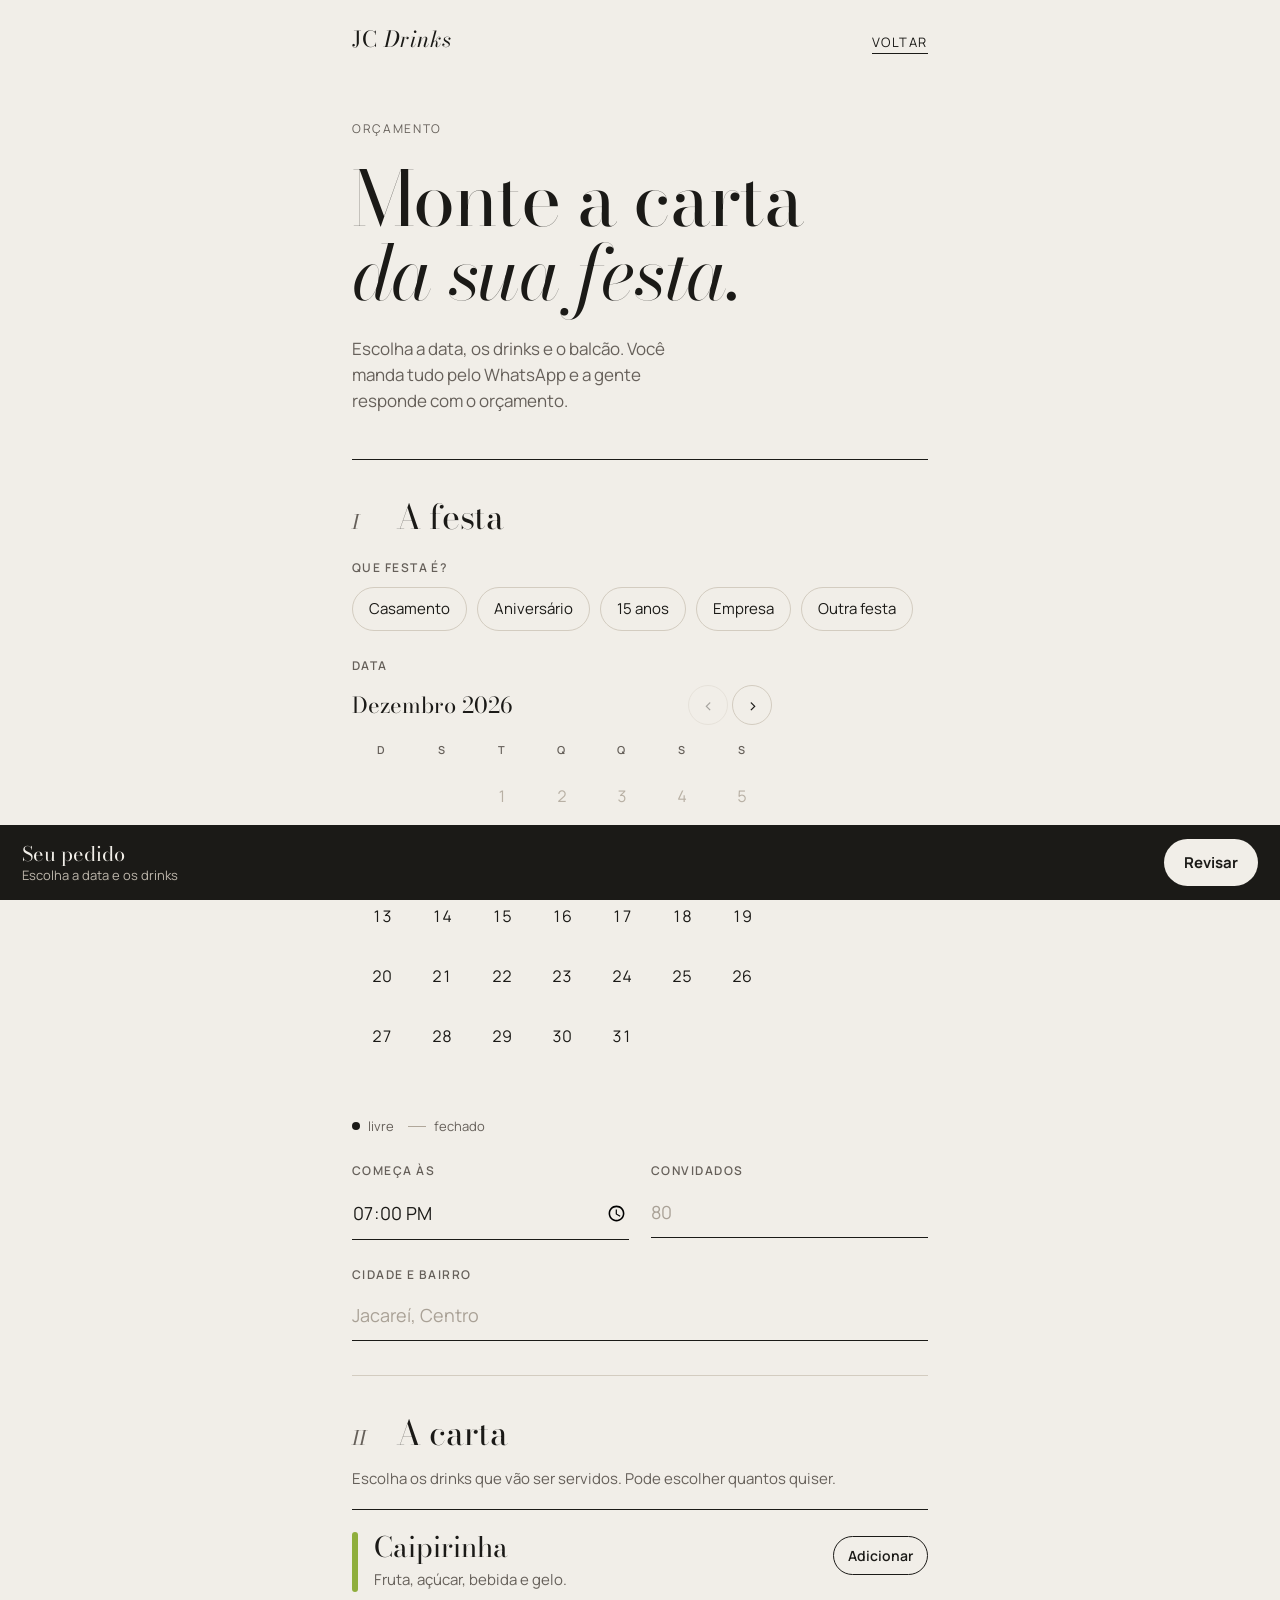
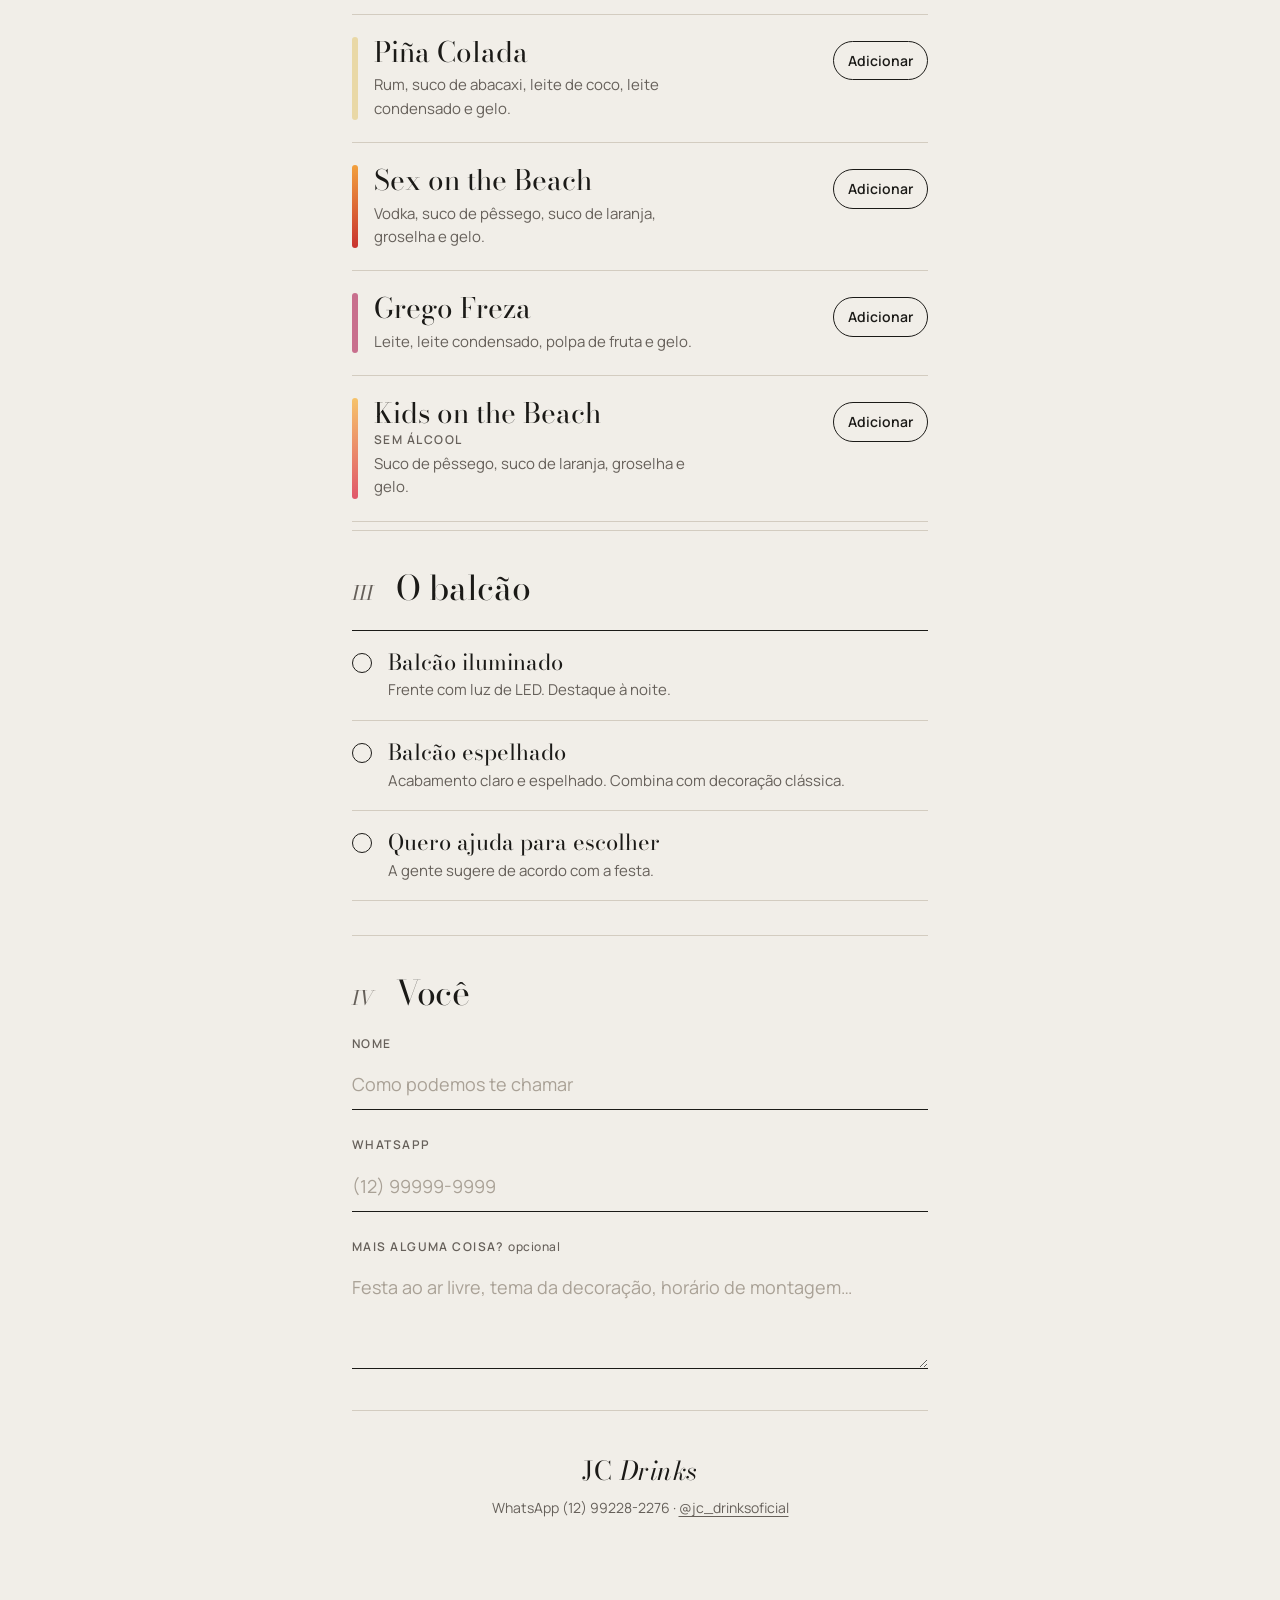
==== orcamento.html @ 1675823b "Página de entrada com logo em vetor e fotos; orçamento em página própria" ====
<!doctype html>
<html lang="pt-BR">
<head>
  <meta charset="utf-8">
  <meta name="viewport" content="width=device-width, initial-scale=1, viewport-fit=cover">
  <title>Orçamento · JC Drinks</title>
  <meta name="description" content="Escolha a data, os drinks e o balcão da sua festa. A JC Drinks recebe tudo pelo WhatsApp e manda o orçamento.">
  <meta name="theme-color" content="#f1eee8">
  <link rel="preconnect" href="https://fonts.googleapis.com">
  <link rel="preconnect" href="https://fonts.gstatic.com" crossorigin>
  <link rel="stylesheet" href="https://fonts.googleapis.com/css2?family=Bodoni+Moda:ital,opsz,wght@0,6..96,400;0,6..96,500;1,6..96,400&family=Manrope:wght@400;500;600;700&display=swap">
  <link rel="stylesheet" href="estilo.css">
</head>
<body>
  <div class="pagina">
    <header class="topo">
      <a class="marca" href="./">JC <em>Drinks</em></a>
      <a class="topo-link" href="./">Voltar</a>
    </header>

    <section class="capa">
      <p class="capa-sobre">Orçamento</p>
      <h1>Monte a carta<br><em>da sua festa.</em></h1>
      <p class="capa-texto">Escolha a data, os drinks e o balcão. Você manda tudo pelo WhatsApp e a gente responde com o orçamento.</p>
    </section>

    <!-- I. A festa -->
    <section class="secao" id="festa" aria-labelledby="t-festa">
      <header class="secao-cab"><span class="num">I</span><h2 id="t-festa">A festa</h2></header>

      <div class="campo">
        <span class="rotulo" id="r-tipo">Que festa é?</span>
        <div class="opcoes" id="tipos" role="radiogroup" aria-labelledby="r-tipo"></div>
      </div>

      <div class="campo">
        <span class="rotulo" id="r-data">Data</span>
        <div class="calendario" id="calendario" aria-labelledby="r-data"></div>
        <p class="legenda"><span class="leg leg-livre"></span>livre <span class="leg leg-fechado"></span>fechado</p>
      </div>

      <div class="duas">
        <label class="campo" for="horario">
          <span class="rotulo">Começa às</span>
          <input id="horario" type="time" value="19:00">
        </label>
        <label class="campo" for="convidados">
          <span class="rotulo">Convidados</span>
          <input id="convidados" type="number" inputmode="numeric" min="10" step="5" placeholder="80">
        </label>
      </div>

      <label class="campo" for="cidade">
        <span class="rotulo">Cidade e bairro</span>
        <input id="cidade" type="text" autocomplete="address-level2" placeholder="Jacareí, Centro">
      </label>
    </section>

    <!-- II. A carta -->
    <section class="secao" id="carta" aria-labelledby="t-carta">
      <header class="secao-cab"><span class="num">II</span><h2 id="t-carta">A carta</h2></header>
      <p class="secao-texto">Escolha os drinks que vão ser servidos. Pode escolher quantos quiser.</p>
      <ul class="drinks" id="lista-drinks"></ul>
    </section>

    <!-- III. O balcão -->
    <section class="secao" id="balcao" aria-labelledby="t-balcao">
      <header class="secao-cab"><span class="num">III</span><h2 id="t-balcao">O balcão</h2></header>
      <ul class="balcoes" id="lista-balcoes" role="radiogroup" aria-labelledby="t-balcao"></ul>
    </section>

    <!-- IV. Você -->
    <section class="secao" id="voce" aria-labelledby="t-voce">
      <header class="secao-cab"><span class="num">IV</span><h2 id="t-voce">Você</h2></header>
      <label class="campo" for="nome">
        <span class="rotulo">Nome</span>
        <input id="nome" type="text" autocomplete="name" placeholder="Como podemos te chamar">
      </label>
      <label class="campo" for="telefone">
        <span class="rotulo">WhatsApp</span>
        <input id="telefone" type="tel" autocomplete="tel" inputmode="tel" placeholder="(12) 99999-9999">
      </label>
      <label class="campo" for="obs">
        <span class="rotulo">Mais alguma coisa? <em>opcional</em></span>
        <textarea id="obs" rows="3" placeholder="Festa ao ar livre, tema da decoração, horário de montagem…"></textarea>
      </label>
    </section>

    <footer class="rodape">
      <span class="marca">JC <em>Drinks</em></span>
      <p>WhatsApp (12) 99228-2276 · <a href="https://www.instagram.com/jc_drinksoficial/" target="_blank" rel="noopener">@jc_drinksoficial</a></p>
    </footer>
  </div>

  <!-- O pedido, sempre no pé da tela -->
  <div class="pedido-barra" id="pedido-barra">
    <div class="pedido-resumo">
      <strong id="barra-titulo">Seu pedido</strong>
      <span id="barra-sub">Escolha a data e os drinks</span>
    </div>
    <button type="button" class="botao" id="abrir-pedido">Revisar</button>
  </div>

  <div class="folha" id="folha" hidden>
    <div class="folha-fundo" data-fechar></div>
    <div class="folha-caixa" role="dialog" aria-modal="true" aria-labelledby="t-pedido">
      <div class="folha-cab">
        <h2 id="t-pedido">Seu pedido</h2>
        <button type="button" class="fechar" data-fechar aria-label="Fechar">Fechar</button>
      </div>
      <dl class="revisao" id="revisao"></dl>
      <p class="falta" id="falta" hidden></p>
      <button type="button" class="botao botao-cheio" id="enviar">Enviar pelo WhatsApp</button>
      <p class="nota">Abre o WhatsApp da JC Drinks com o pedido escrito. A data só fica reservada depois que a gente confirmar.</p>
    </div>
  </div>

  <script src="app.js"></script>
</body>
</html>
---- estilo.css ----
/* JC Drinks: a página parece uma carta de drinks impressa. Papel claro, tinta preta, cada drink com a sua cor.
   Sem caixas, sem brilho: linhas finas separando como num cardápio de bar. */
:root {
  --papel: #f1eee8;
  --papel-2: #e8e3da;
  --tinta: #1b1a17;
  --tinta-suave: #66605a;
  --linha: #d3ccc0;
  --whats: #1f5a45;
  --erro: #9c2f22;
  --display: "Bodoni Moda", "Didot", "Bodoni 72", Georgia, serif;
  --texto: "Manrope", system-ui, -apple-system, "Segoe UI", sans-serif;
  color-scheme: light;
}

* { box-sizing: border-box; }
html { -webkit-text-size-adjust: 100%; }
body {
  margin: 0;
  background: var(--papel);
  color: var(--tinta);
  font-family: var(--texto);
  font-size: 16px;
  line-height: 1.55;
  -webkit-font-smoothing: antialiased;
}
button, input, textarea { font: inherit; color: inherit; }
a { color: inherit; }
:focus-visible { outline: 2px solid var(--tinta); outline-offset: 3px; }

.pagina {
  max-width: 620px;
  margin: 0 auto;
  padding-left: max(22px, env(safe-area-inset-left));
  padding-right: max(22px, env(safe-area-inset-right));
  padding-bottom: calc(120px + env(safe-area-inset-bottom));
}

/* topo */
.topo { display: flex; align-items: baseline; justify-content: space-between; padding-block: 22px 0; }
.marca { font-family: var(--display); font-size: 22px; letter-spacing: .02em; text-decoration: none; }
.marca em { font-style: italic; }
.topo-link { font-size: 13px; letter-spacing: .12em; text-transform: uppercase; text-decoration: none; border-bottom: 1px solid var(--tinta); padding-bottom: 1px; }

/* capa */
.capa { padding-block: 64px 44px; border-bottom: 1px solid var(--tinta); }
.capa-sobre { margin: 0 0 22px; font-size: 12px; letter-spacing: .14em; text-transform: uppercase; color: var(--tinta-suave); }
.capa h1 { margin: 0; font-family: var(--display); font-weight: 400; font-size: clamp(46px, 13vw, 76px); line-height: .98; letter-spacing: -.02em; text-wrap: balance; }
.capa h1 em { font-style: italic; }
.capa-texto { margin: 26px 0 0; max-width: 34ch; font-size: 17px; color: var(--tinta-suave); }

/* seções numeradas como uma carta */
.secao { padding-block: 40px 8px; border-bottom: 1px solid var(--linha); }
.secao-cab { display: flex; align-items: baseline; gap: 16px; margin-bottom: 22px; }
.num { font-family: var(--display); font-style: italic; font-size: 20px; color: var(--tinta-suave); min-width: 28px; }
.secao h2 { margin: 0; font-family: var(--display); font-weight: 400; font-size: 34px; line-height: 1.05; letter-spacing: -.01em; }
.secao-texto { margin: -8px 0 18px; color: var(--tinta-suave); font-size: 15px; }

/* campos */
.campo { display: block; margin-bottom: 26px; border: 0; padding: 0; }
.rotulo { display: block; margin-bottom: 10px; font-size: 12px; font-weight: 600; letter-spacing: .12em; text-transform: uppercase; color: var(--tinta-suave); }
.rotulo em { font-style: normal; font-weight: 500; letter-spacing: .04em; text-transform: none; }
input, textarea {
  width: 100%;
  background: transparent;
  border: 0;
  border-bottom: 1px solid var(--tinta);
  border-radius: 0;
  padding: 8px 0 10px;
  font-size: 18px;
  outline: none;
}
input::placeholder, textarea::placeholder { color: #a9a196; }
input:focus, textarea:focus { border-bottom-width: 2px; padding-bottom: 9px; }
textarea { resize: vertical; min-height: 84px; }
.duas { display: grid; grid-template-columns: 1fr 1fr; gap: 22px; }

/* tipo de festa: palavras que se escolhem, sem caixa */
.opcoes { display: flex; flex-wrap: wrap; gap: 8px 10px; }
.opcao {
  background: none; border: 1px solid var(--linha); border-radius: 999px;
  padding: 9px 16px; font-size: 15px; cursor: pointer; transition: background .15s, border-color .15s, color .15s;
}
.opcao[aria-checked="true"] { background: var(--tinta); border-color: var(--tinta); color: var(--papel); }

/* calendário */
.cal-cab { display: flex; align-items: center; justify-content: space-between; margin-bottom: 10px; }
.cal-mes { font-family: var(--display); font-size: 22px; }
.cal-nav { display: flex; gap: 4px; }
.cal-nav button { width: 40px; height: 40px; border: 1px solid var(--linha); border-radius: 999px; background: none; cursor: pointer; font-size: 18px; line-height: 1; }
.cal-nav button:disabled { opacity: .35; cursor: default; }
.calendario { max-width: 420px; }
.cal-grade { display: grid; grid-template-columns: repeat(7, 1fr); text-align: center; }
.cal-sem { font-size: 11px; font-weight: 600; letter-spacing: .1em; color: var(--tinta-suave); padding-block: 6px 8px; }
.dia {
  aspect-ratio: 1; max-width: 100%; display: flex; align-items: center; justify-content: center;
  border: 0; background: none; border-radius: 999px; font-size: 16px; cursor: pointer; font-variant-numeric: tabular-nums;
}
.dia:hover:not(:disabled) { background: var(--papel-2); }
.dia.passado { color: #b8b0a4; cursor: default; }
.dia.fechado { color: #b0a79a; text-decoration: line-through; text-decoration-thickness: 1px; cursor: not-allowed; }
.dia.hoje { box-shadow: inset 0 0 0 1px var(--linha); }
.dia.escolhido { background: var(--tinta); color: var(--papel); }
.legenda { margin: 10px 0 0; font-size: 13px; color: var(--tinta-suave); display: flex; align-items: center; gap: 8px; }
.leg { display: inline-block; width: 18px; height: 1px; background: var(--tinta); margin-left: 6px; }
.leg-livre { height: 8px; width: 8px; border-radius: 99px; background: var(--tinta); margin-left: 0; }
.leg-fechado { background: #b0a79a; }
.data-texto { margin: 12px 0 0; font-family: var(--display); font-size: 20px; font-style: italic; min-height: 1.4em; }

/* a carta de drinks */
.drinks { list-style: none; margin: 0; padding: 0; border-top: 1px solid var(--tinta); }
.drink { padding-block: 22px; border-bottom: 1px solid var(--linha); }
.drink-linha { display: grid; grid-template-columns: 6px 1fr auto; gap: 16px; align-items: start; }
.drink-cor { width: 6px; align-self: stretch; border-radius: 3px; background: var(--cor); }
.drink-nome { margin: 0; font-family: var(--display); font-size: 28px; font-weight: 400; line-height: 1.1; }
.drink-nome small { display: block; margin-top: 4px; font-family: var(--texto); font-size: 12px; font-weight: 600; letter-spacing: .12em; text-transform: uppercase; color: var(--tinta-suave); }
.drink-ing { margin: 6px 0 0; color: var(--tinta-suave); font-size: 15px; max-width: 36ch; }
.add {
  margin-top: 4px; white-space: nowrap; background: none; border: 1px solid var(--tinta); border-radius: 999px;
  padding: 8px 14px; font-size: 14px; font-weight: 600; cursor: pointer; transition: background .15s, color .15s;
}
.add[aria-pressed="true"] { background: var(--tinta); color: var(--papel); }
.drink-escolhas { margin: 16px 0 0 22px; display: grid; gap: 14px; }
.drink-escolhas[hidden] { display: none; }
.escolha-titulo { font-size: 12px; font-weight: 600; letter-spacing: .12em; text-transform: uppercase; color: var(--tinta-suave); margin-bottom: 8px; }
.marcas { display: flex; flex-wrap: wrap; gap: 8px; }
.marca-op { background: none; border: 1px solid var(--linha); border-radius: 999px; padding: 6px 13px; font-size: 14px; cursor: pointer; }
.marca-op[aria-pressed="true"] { border-color: var(--tinta); background: var(--papel-2); font-weight: 600; }

/* balcões */
.balcoes { list-style: none; margin: 0 0 26px; padding: 0; border-top: 1px solid var(--tinta); }
.balcao-op {
  width: 100%; display: grid; grid-template-columns: 22px 1fr; gap: 14px; text-align: left;
  background: none; border: 0; border-bottom: 1px solid var(--linha); padding: 18px 0; cursor: pointer;
}
.radio { width: 20px; height: 20px; border-radius: 99px; border: 1px solid var(--tinta); margin-top: 4px; display: grid; place-items: center; }
.balcao-op[aria-checked="true"] .radio::after { content: ""; width: 10px; height: 10px; border-radius: 99px; background: var(--tinta); }
.balcao-nome { font-family: var(--display); font-size: 22px; line-height: 1.2; }
.balcao-desc { display: block; color: var(--tinta-suave); font-size: 15px; margin-top: 2px; }

/* rodapé */
.rodape { padding-block: 40px 0; text-align: center; color: var(--tinta-suave); font-size: 14px; }
.rodape .marca { color: var(--tinta); font-size: 26px; }
.rodape p { margin: 6px 0 0; }

/* barra do pedido */
.pedido-barra {
  max-width: 100%;
  position: fixed; left: 0; right: 0; bottom: 0; z-index: 20;
  display: flex; align-items: center; gap: 14px;
  background: var(--tinta); color: var(--papel);
  padding: 14px max(22px, env(safe-area-inset-right)) calc(14px + env(safe-area-inset-bottom)) max(22px, env(safe-area-inset-left));
}
.pedido-resumo { flex: 1; min-width: 0; line-height: 1.3; }
.pedido-resumo strong { display: block; font-family: var(--display); font-size: 20px; font-weight: 400; }
.pedido-resumo span { display: block; font-size: 13px; color: #bdb6ab; white-space: nowrap; overflow: hidden; text-overflow: ellipsis; }
.botao {
  background: var(--papel); color: var(--tinta); border: 0; border-radius: 999px;
  padding: 12px 20px; font-weight: 700; font-size: 15px; cursor: pointer;
}
.botao-cheio { width: 100%; background: var(--whats); color: #fff; padding: 16px; font-size: 16px; margin-top: 20px; }

/* revisão do pedido */
.folha { position: fixed; inset: 0; z-index: 30; display: flex; align-items: flex-end; justify-content: center; }
.folha[hidden] { display: none; }
.folha-fundo { position: absolute; inset: 0; background: rgba(27,26,23,.45); }
.folha-caixa {
  position: relative; width: 100%; max-width: 620px; max-height: 92vh; overflow-y: auto;
  background: var(--papel); border-radius: 18px 18px 0 0;
  padding: 26px max(22px, env(safe-area-inset-right)) calc(26px + env(safe-area-inset-bottom)) max(22px, env(safe-area-inset-left));
  animation: subir .22s ease-out;
}
@keyframes subir { from { transform: translateY(24px); opacity: .6; } to { transform: none; opacity: 1; } }
.folha-cab { display: flex; align-items: baseline; justify-content: space-between; border-bottom: 1px solid var(--tinta); padding-bottom: 14px; }
.folha-cab h2 { margin: 0; font-family: var(--display); font-weight: 400; font-size: 32px; }
.fechar { background: none; border: 0; font-size: 13px; letter-spacing: .12em; text-transform: uppercase; cursor: pointer; text-decoration: underline; text-underline-offset: 3px; }
.revisao { margin: 0; }
.revisao div { display: grid; grid-template-columns: 110px 1fr; gap: 12px; padding-block: 12px; border-bottom: 1px solid var(--linha); }
.revisao dt { font-size: 12px; font-weight: 600; letter-spacing: .12em; text-transform: uppercase; color: var(--tinta-suave); padding-top: 3px; }
.revisao dd { margin: 0; }
.revisao .vazio { color: #a9a196; font-style: italic; }
.falta { margin: 16px 0 0; color: var(--erro); font-size: 15px; }
.nota { margin: 12px 0 0; font-size: 13px; color: var(--tinta-suave); text-align: center; }

@media (prefers-reduced-motion: reduce) { .folha-caixa { animation: none; } * { transition: none !important; } }

/* ---------- página de entrada ---------- */
:root { --noite: #0e0d0b; --noite-texto: #ece6da; --noite-suave: #a79f91; --ouro: #d9b46a; }
.inicio { padding-bottom: 0; }
.noite {
  background: var(--noite); color: var(--noite-texto); text-align: center;
  padding: 18px max(22px, env(safe-area-inset-right)) 56px max(22px, env(safe-area-inset-left));
}
.noite-topo { max-width: 620px; margin: 0 auto 36px; display: flex; justify-content: space-between; }
.topo-link.claro { color: var(--noite-texto); border-color: var(--noite-suave); }
.logo { display: block; width: min(320px, 78vw); height: auto; margin: 0 auto; }
.noite-frase { margin: 34px auto 0; font-family: var(--display); font-size: clamp(34px, 9vw, 52px); line-height: 1.05; letter-spacing: -.01em; max-width: 14ch; text-wrap: balance; }
.noite-frase em { font-style: italic; color: var(--ouro); }
.noite-sub { margin: 18px auto 0; color: var(--noite-suave); font-size: 15px; max-width: 40ch; }
.acoes { margin: 32px auto 0; display: flex; flex-direction: column; gap: 12px; max-width: 320px; }
a.botao { display: inline-block; text-align: center; text-decoration: none; padding: 15px 22px; font-size: 16px; }
.botao-ouro { background: var(--ouro); color: var(--noite); }
.botao-linha { background: none; color: var(--noite-texto); border: 1px solid #5d574d; }
.botao-escuro { background: var(--tinta); color: var(--papel); }

.foto { margin: 0; background: var(--noite); }
.foto img { display: block; width: 100%; max-width: 620px; height: auto; margin: 0 auto; aspect-ratio: 414 / 400; object-fit: cover; }

.pagina-inicio { padding-bottom: calc(40px + env(safe-area-inset-bottom)); }
.pagina-inicio .secao:first-child { padding-top: 48px; }

.carta { list-style: none; margin: 0; padding: 0; border-top: 1px solid var(--tinta); }
.carta li { display: grid; grid-template-columns: 6px 1fr; gap: 16px; padding-block: 18px; border-bottom: 1px solid var(--linha); }
.carta-cor { border-radius: 3px; background: var(--cor); }
.carta h3 { margin: 0; font-family: var(--display); font-weight: 400; font-size: 26px; line-height: 1.15; }
.carta h3 small { margin-left: 8px; font-family: var(--texto); font-size: 11px; font-weight: 600; letter-spacing: .12em; text-transform: uppercase; color: var(--tinta-suave); vertical-align: middle; }
.carta p { margin: 4px 0 0; color: var(--tinta-suave); font-size: 15px; }

.festas { list-style: none; margin: 0 0 22px; padding: 0; display: grid; grid-template-columns: repeat(2, 1fr); border-top: 1px solid var(--tinta); }
.festas li { display: flex; align-items: center; gap: 14px; padding: 18px 0; border-bottom: 1px solid var(--linha); font-family: var(--display); font-size: 20px; }
.festas li:nth-child(odd) { padding-right: 12px; }
.festas svg { width: 30px; height: 30px; flex: none; fill: none; stroke: var(--tinta); stroke-width: 1.3; stroke-linecap: round; stroke-linejoin: round; }

.passos { list-style: none; margin: 0 0 18px; padding: 0; }
.passos li { display: grid; grid-template-columns: 40px 1fr; gap: 10px; padding-block: 16px; border-bottom: 1px solid var(--linha); }
.passos li:first-child { border-top: 1px solid var(--tinta); }
.passos span { font-family: var(--display); font-style: italic; font-size: 26px; line-height: 1.1; color: var(--tinta-suave); }
.passos h3 { margin: 0; font-family: var(--display); font-weight: 400; font-size: 24px; line-height: 1.2; }
.passos p { margin: 4px 0 0; color: var(--tinta-suave); font-size: 15px; }

.agenda { padding-block: 52px; text-align: center; border-bottom: 1px solid var(--linha); }
.agenda-rotulo { margin: 0 0 14px; font-size: 12px; font-weight: 600; letter-spacing: .14em; text-transform: uppercase; color: var(--tinta-suave); }
.agenda-frase { margin: 0 auto 28px; font-family: var(--display); font-size: clamp(26px, 7vw, 34px); line-height: 1.2; max-width: 20ch; text-wrap: balance; }
.agenda-frase em { font-style: italic; }
.rodape a { text-decoration: underline; text-underline-offset: 3px; }

/* capa com foto */
.capa-foto {
  position: relative;
  background:
    linear-gradient(180deg, rgba(14,13,11,.55) 0%, rgba(14,13,11,.72) 45%, rgba(14,13,11,.96) 100%),
    url("img/capa.jpg") center 30% / cover no-repeat,
    var(--noite);
  padding-top: 18px; padding-bottom: 64px;
}
.logo { width: min(250px, 66vw); height: auto; overflow: visible; }
.duas-fotos { display: grid; grid-template-columns: 1fr 1fr; gap: 6px; margin: 0 calc(-1 * max(22px, env(safe-area-inset-left))); }
.duas-fotos img { width: 100%; height: auto; aspect-ratio: 4 / 5; object-fit: cover; display: block; }
.foto-alta { margin: 40px 0 0; }
.foto-alta img { display: block; width: 100%; height: auto; aspect-ratio: 4 / 5; object-fit: cover; }
@media (min-width: 640px) {
  .duas-fotos { margin: 0; gap: 10px; }
}
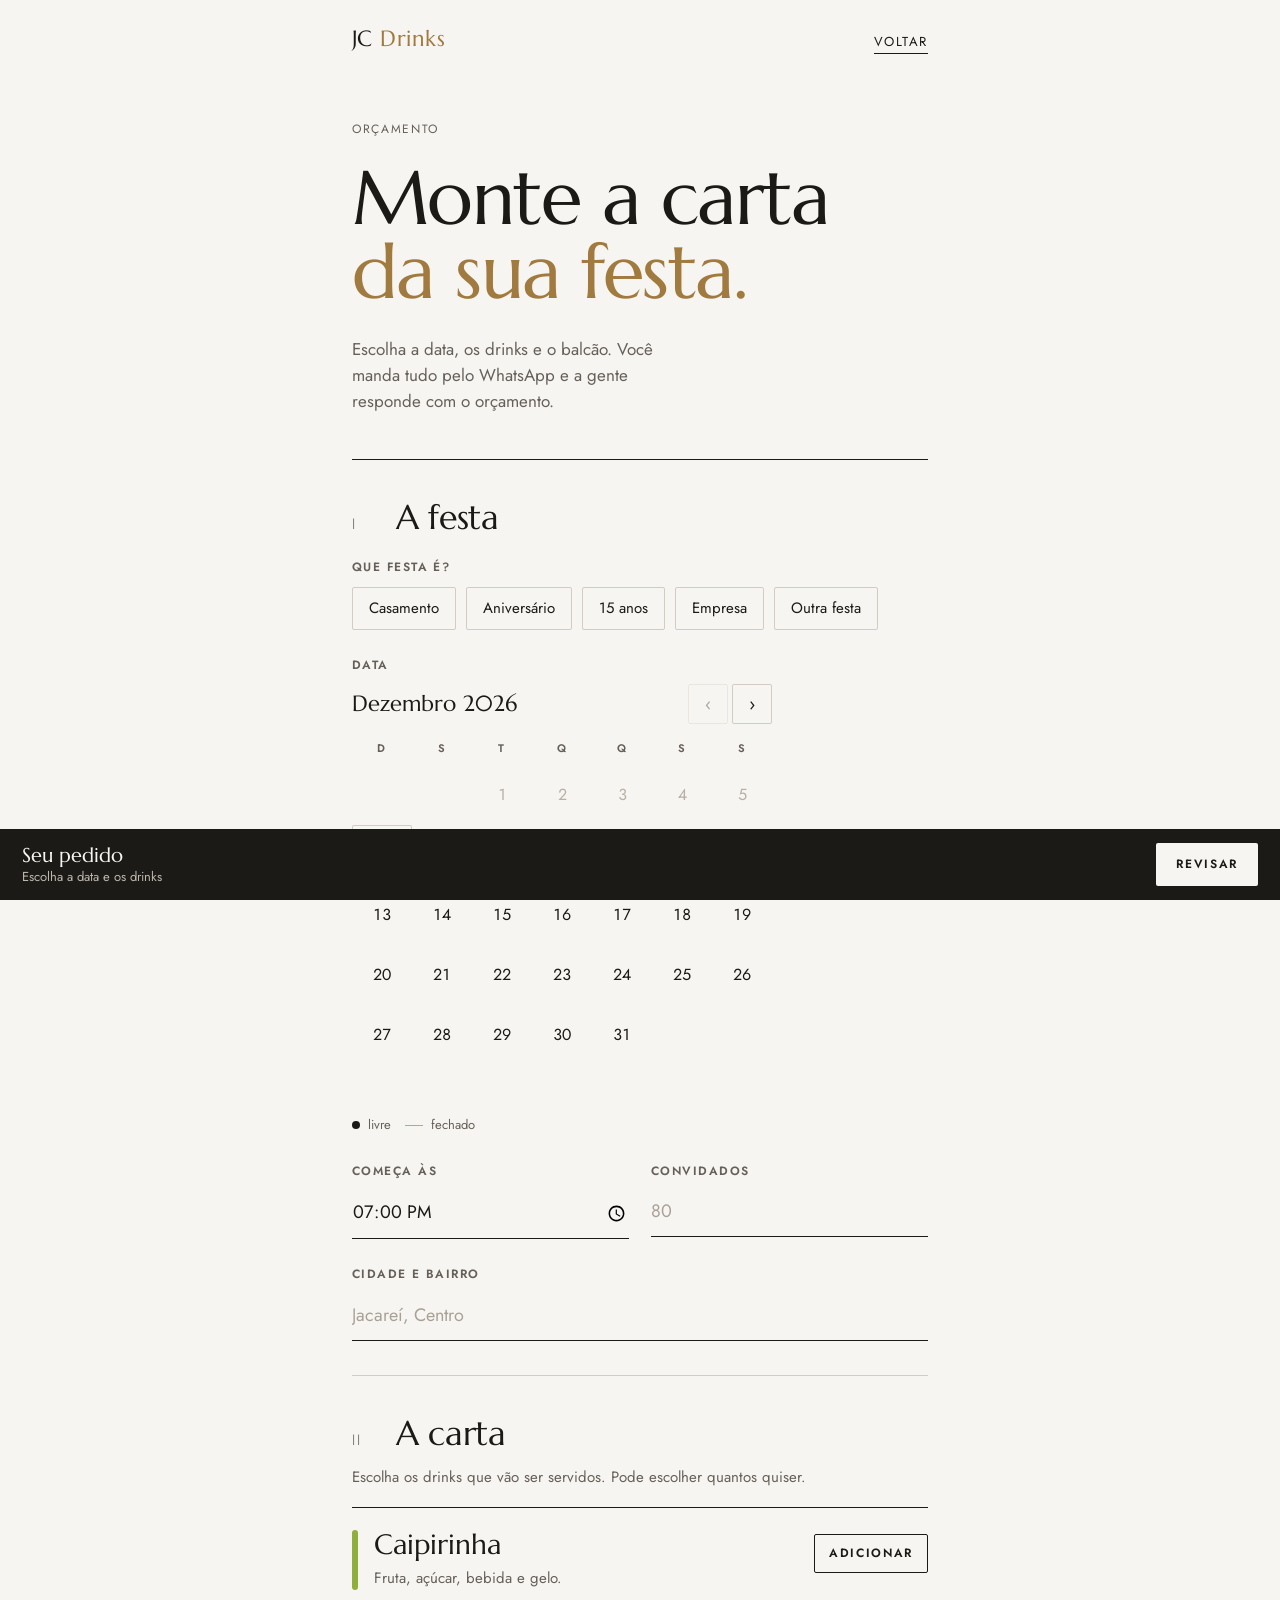
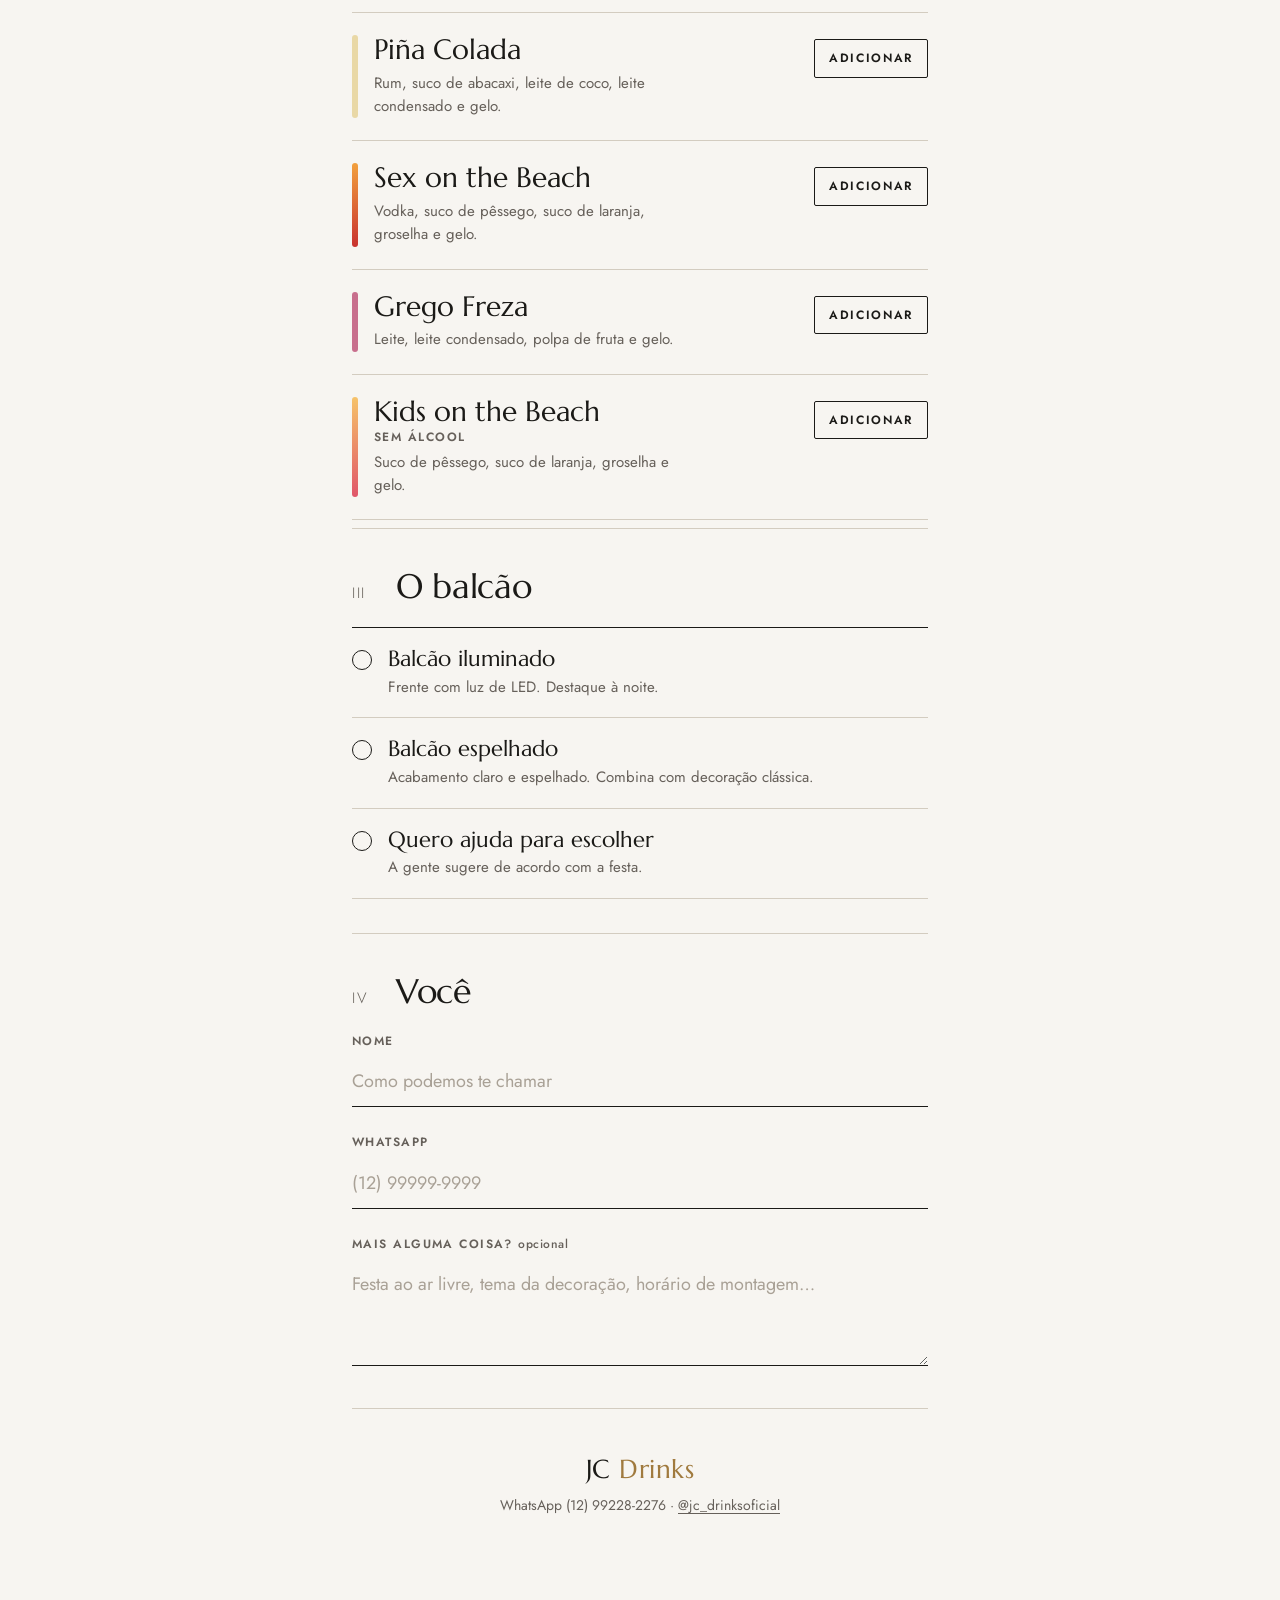
==== commit 72ae4d54: "Abertura com copo 3D (se monta, enche, groselha, limão e canudo), animações leves, fontes Marcellus " ====
--- a/orcamento.html
+++ b/orcamento.html
@@ -5,10 +5,10 @@
   <meta name="viewport" content="width=device-width, initial-scale=1, viewport-fit=cover">
   <title>Orçamento · JC Drinks</title>
   <meta name="description" content="Escolha a data, os drinks e o balcão da sua festa. A JC Drinks recebe tudo pelo WhatsApp e manda o orçamento.">
-  <meta name="theme-color" content="#f1eee8">
+  <meta name="theme-color" content="#f7f5f1">
   <link rel="preconnect" href="https://fonts.googleapis.com">
   <link rel="preconnect" href="https://fonts.gstatic.com" crossorigin>
-  <link rel="stylesheet" href="https://fonts.googleapis.com/css2?family=Bodoni+Moda:ital,opsz,wght@0,6..96,400;0,6..96,500;1,6..96,400&family=Manrope:wght@400;500;600;700&display=swap">
+  <link rel="stylesheet" href="https://fonts.googleapis.com/css2?family=Marcellus&family=Jost:wght@300;400;500;600&display=swap">
   <link rel="stylesheet" href="estilo.css">
 </head>
 <body>
--- a/estilo.css
+++ b/estilo.css
@@ -1,15 +1,16 @@
 /* JC Drinks: a página parece uma carta de drinks impressa. Papel claro, tinta preta, cada drink com a sua cor.
    Sem caixas, sem brilho: linhas finas separando como num cardápio de bar. */
 :root {
-  --papel: #f1eee8;
+  --papel: #f7f5f1;
   --papel-2: #e8e3da;
   --tinta: #1b1a17;
   --tinta-suave: #66605a;
   --linha: #d3ccc0;
   --whats: #1f5a45;
   --erro: #9c2f22;
-  --display: "Bodoni Moda", "Didot", "Bodoni 72", Georgia, serif;
-  --texto: "Manrope", system-ui, -apple-system, "Segoe UI", sans-serif;
+  --display: "Marcellus", "Optima", Georgia, serif;
+  --texto: "Jost", "Futura", system-ui, -apple-system, "Segoe UI", sans-serif;
+  --ouro-escuro: #a07a3e;
   color-scheme: light;
 }
 
@@ -251,3 +252,132 @@
 @media (min-width: 640px) {
   .duas-fotos { margin: 0; gap: 10px; }
 }
+
+/* ---------- chamadas (sem pílula) ---------- */
+.chamada {
+  display: flex; align-items: center; justify-content: space-between; gap: 18px;
+  width: 100%; max-width: 330px; margin: 0 auto; padding: 18px 22px;
+  border: 1px solid var(--ouro); color: var(--ouro); text-decoration: none;
+  font-size: 12px; font-weight: 600; letter-spacing: .22em; text-transform: uppercase;
+  position: relative; overflow: hidden; transition: color .4s ease;
+}
+.chamada::before { content: ""; position: absolute; inset: 0; background: var(--ouro); transform: scaleX(0); transform-origin: left; transition: transform .5s cubic-bezier(.7,0,.2,1); z-index: 0; }
+.chamada span, .chamada i { position: relative; z-index: 1; }
+.chamada i { display: block; width: 34px; height: 1px; background: currentColor; transition: width .4s ease; }
+.chamada i::after { content: ""; position: absolute; right: 0; top: -3px; width: 7px; height: 7px; border-top: 1px solid currentColor; border-right: 1px solid currentColor; transform: rotate(45deg); }
+.chamada:hover, .chamada:focus-visible { color: var(--noite); }
+.chamada:hover::before, .chamada:focus-visible::before { transform: scaleX(1); }
+.chamada:hover i { width: 46px; }
+.chamada-escura { border-color: var(--tinta); color: var(--tinta); }
+.chamada-escura::before { background: var(--tinta); }
+.chamada-escura:hover, .chamada-escura:focus-visible { color: var(--papel); }
+.link-fino { display: inline-block; margin-top: 16px; color: var(--noite-suave); font-size: 14px; text-decoration: none; border-bottom: 1px solid #4a453d; padding-bottom: 2px; transition: color .3s, border-color .3s; }
+.link-fino:hover { color: var(--noite-texto); border-color: var(--noite-texto); }
+.acoes { display: block; max-width: none; text-align: center; }
+
+/* ---------- capa em tela cheia e entrada ---------- */
+.capa-foto { min-height: 100svh; display: flex; flex-direction: column; justify-content: center; overflow: hidden; isolation: isolate; }
+.capa-foto::before {
+  content: ""; position: absolute; inset: -4%; z-index: -1;
+  background: url("img/capa.jpg") center 30% / cover no-repeat;
+}
+.capa-foto { background: linear-gradient(180deg, rgba(14,13,11,.5) 0%, rgba(14,13,11,.7) 50%, rgba(14,13,11,.97) 100%); }
+.noite-topo { position: absolute; top: 18px; left: 0; right: 0; padding-inline: max(22px, env(safe-area-inset-left)); max-width: 664px; margin: 0 auto; }
+
+.anima .capa-foto::before { animation: zoom 14s ease-out both; }
+@keyframes zoom { from { transform: scale(1.14); filter: brightness(.6); } to { transform: scale(1); filter: brightness(1); } }
+.anima .entra { opacity: 0; transform: translateY(18px); animation: sobe 1.1s cubic-bezier(.2,.7,.2,1) var(--atraso, 0s) forwards; }
+@keyframes sobe { to { opacity: 1; transform: none; } }
+.anima .entra-logo text { opacity: 0; animation: aparece 1.4s ease .2s forwards; }
+.anima .entra-logo text:nth-of-type(2) { animation-delay: .38s; }
+.anima .entra-logo text:nth-of-type(3) { animation-delay: .7s; letter-spacing: 15px; }
+@keyframes aparece { from { opacity: 0; filter: blur(6px); } to { opacity: 1; filter: blur(0); } }
+.anima .taca path, .anima .taca circle { stroke-dasharray: 160; stroke-dashoffset: 160; animation: traca 1.6s ease-in-out .6s forwards; }
+@keyframes traca { to { stroke-dashoffset: 0; } }
+
+/* ---------- letreiro dos drinks ---------- */
+.letreiro { overflow: hidden; border-block: 1px solid var(--linha); margin: 44px calc(-1 * max(22px, env(safe-area-inset-left))) 0; padding-block: 18px; }
+.letreiro-faixa { display: flex; gap: 42px; width: max-content; animation: corre 38s linear infinite; }
+.letreiro span { font-family: var(--display); font-style: italic; font-size: 34px; white-space: nowrap; color: var(--tinta); }
+.letreiro span::after { content: "·"; margin-left: 42px; color: var(--tinta-suave); font-style: normal; }
+@keyframes corre { to { transform: translateX(-50%); } }
+
+/* ---------- surgir ao rolar ---------- */
+.anima .revela { opacity: 0; transform: translateY(28px); transition: opacity 1s ease, transform 1s cubic-bezier(.2,.7,.2,1); }
+.anima .revela.visto { opacity: 1; transform: none; }
+.anima .revela-foto img { clip-path: inset(0 0 100% 0); transform: scale(1.06); transition: clip-path 1.3s cubic-bezier(.7,0,.2,1), transform 1.8s cubic-bezier(.2,.7,.2,1); }
+.anima .revela-foto.visto img { clip-path: inset(0 0 0 0); transform: none; }
+.anima .revela-foto img:nth-child(2) { transition-delay: .18s; }
+.carta li, .passos li { transition: background .3s; }
+
+@media (prefers-reduced-motion: reduce) {
+  .anima .entra, .anima .entra-logo text, .anima .revela { opacity: 1; transform: none; animation: none; filter: none; }
+  .anima .taca path, .anima .taca circle { stroke-dashoffset: 0; animation: none; }
+  .anima .capa-foto::before, .letreiro-faixa { animation: none; }
+  .anima .revela-foto img { clip-path: none; transform: none; }
+}
+
+
+/* ---------- Marcellus não tem itálico: destaque pela cor ---------- */
+.capa h1 em, .agenda-frase em, .marca em, .noite-frase em { font-style: normal; color: var(--ouro-escuro); }
+.num, .passos span { font-style: normal; font-family: var(--texto); font-weight: 300; font-size: 15px; letter-spacing: .1em; }
+.letreiro span { font-style: normal; letter-spacing: .04em; }
+.data-texto { font-style: normal; }
+
+/* ---------- botões sem pílula, também no orçamento ---------- */
+.opcao, .add, .marca-op, .botao, .cal-nav button { border-radius: 2px; }
+.add, .botao { text-transform: uppercase; letter-spacing: .14em; font-size: 12px; font-weight: 600; }
+.add { padding: 9px 14px; }
+.botao-cheio { letter-spacing: .18em; font-size: 13px; padding: 18px; }
+.dia { border-radius: 2px; }
+
+/* ---------- abertura com o copo 3D ---------- */
+.abertura { position: relative; height: 100svh; min-height: 560px; background: var(--papel); overflow: hidden; }
+.palco { position: absolute; inset: 0; }
+.palco canvas { display: block; width: 100%; height: 100%; }
+.palco-foto { display: none; }
+.sem-3d .palco-foto { display: block; position: absolute; inset: 0; width: 100%; height: 100%; object-fit: cover; opacity: .9; }
+.abertura-topo {
+  position: absolute; top: 0; left: 0; right: 0; z-index: 2; display: flex; justify-content: space-between;
+  max-width: 664px; margin: 0 auto; padding: 20px max(22px, env(safe-area-inset-right)) 0 max(22px, env(safe-area-inset-left));
+}
+.abertura-texto { position: absolute; z-index: 2; left: 0; right: 0; top: 9svh; text-align: center; pointer-events: none; }
+.abertura .logo { width: min(200px, 54vw); height: auto; display: block; margin: 0 auto; overflow: visible; }
+.abertura-frase { margin: 10px 0 0; font-size: 11px; font-weight: 500; letter-spacing: .32em; text-transform: uppercase; color: var(--tinta-suave); }
+.abertura-pe {
+  position: absolute; z-index: 2; left: 0; right: 0; bottom: 0; text-align: center;
+  padding: 0 max(22px, env(safe-area-inset-right)) calc(34px + env(safe-area-inset-bottom)) max(22px, env(safe-area-inset-left));
+}
+.abertura-pe .chamada { background: rgba(247,245,241,.72); backdrop-filter: blur(6px); -webkit-backdrop-filter: blur(6px); }
+.abertura-pe .link-fino { color: var(--tinta-suave); border-color: var(--linha); }
+.abertura-pe .link-fino:hover { color: var(--tinta); border-color: var(--tinta); }
+
+/* o logo e os botões só aparecem quando o drink fica pronto */
+.anima .abertura-texto, .anima .abertura-pe, .anima .abertura-topo { opacity: 0; transform: translateY(14px); transition: opacity 1s ease, transform 1s cubic-bezier(.2,.7,.2,1); }
+.anima .abertura-pe { transition-delay: .35s; }
+.anima .abertura-topo { transition-delay: .6s; transform: none; }
+.abertura-pronta .abertura-texto, .abertura-pronta .abertura-pe, .abertura-pronta .abertura-topo { opacity: 1; transform: none; }
+.anima .abertura .logo text { opacity: 0; filter: blur(5px); transition: opacity 1.1s ease, filter 1.1s ease; }
+.abertura-pronta .abertura .logo text { opacity: 1; filter: none; }
+.abertura-pronta .abertura .logo text:nth-of-type(2) { transition-delay: .12s; }
+.abertura-pronta .abertura .logo text:nth-of-type(3) { transition-delay: .3s; }
+.anima .abertura .taca path, .anima .abertura .taca circle { stroke-dasharray: 160; stroke-dashoffset: 160; animation: none; transition: stroke-dashoffset 1.4s ease-in-out .25s; }
+.abertura-pronta .abertura .taca path, .abertura-pronta .abertura .taca circle { stroke-dashoffset: 0; }
+
+/* frase depois da abertura */
+.manifesto { max-width: 620px; margin: 0 auto; padding: 72px max(22px, env(safe-area-inset-right)) 56px max(22px, env(safe-area-inset-left)); text-align: center; border-bottom: 1px solid var(--linha); }
+.manifesto p { margin: 0 auto; font-family: var(--display); font-size: clamp(26px, 7vw, 36px); line-height: 1.25; max-width: 22ch; text-wrap: balance; }
+.manifesto .manifesto-onde { margin-top: 22px; font-family: var(--texto); font-size: 11px; letter-spacing: .3em; text-transform: uppercase; color: var(--tinta-suave); }
+
+@media (prefers-reduced-motion: reduce) {
+  .anima .abertura-texto, .anima .abertura-pe, .anima .abertura-topo, .anima .abertura .logo text { opacity: 1; transform: none; filter: none; transition: none; }
+  .anima .abertura .taca path, .anima .abertura .taca circle { stroke-dashoffset: 0; transition: none; }
+}
+
+/* celular pequeno */
+@media (max-width: 380px) { .chamada { letter-spacing: .14em; padding: 16px 18px; gap: 12px; } .chamada i { width: 24px; } }
+.chamada span { white-space: nowrap; }
+.manifesto .manifesto-onde { max-width: none; }
+.carta h3 small { display: block; margin: 4px 0 0; vertical-align: baseline; }
+.abertura .logo { width: min(170px, 46vw); }
+.abertura-texto { top: 7svh; }
